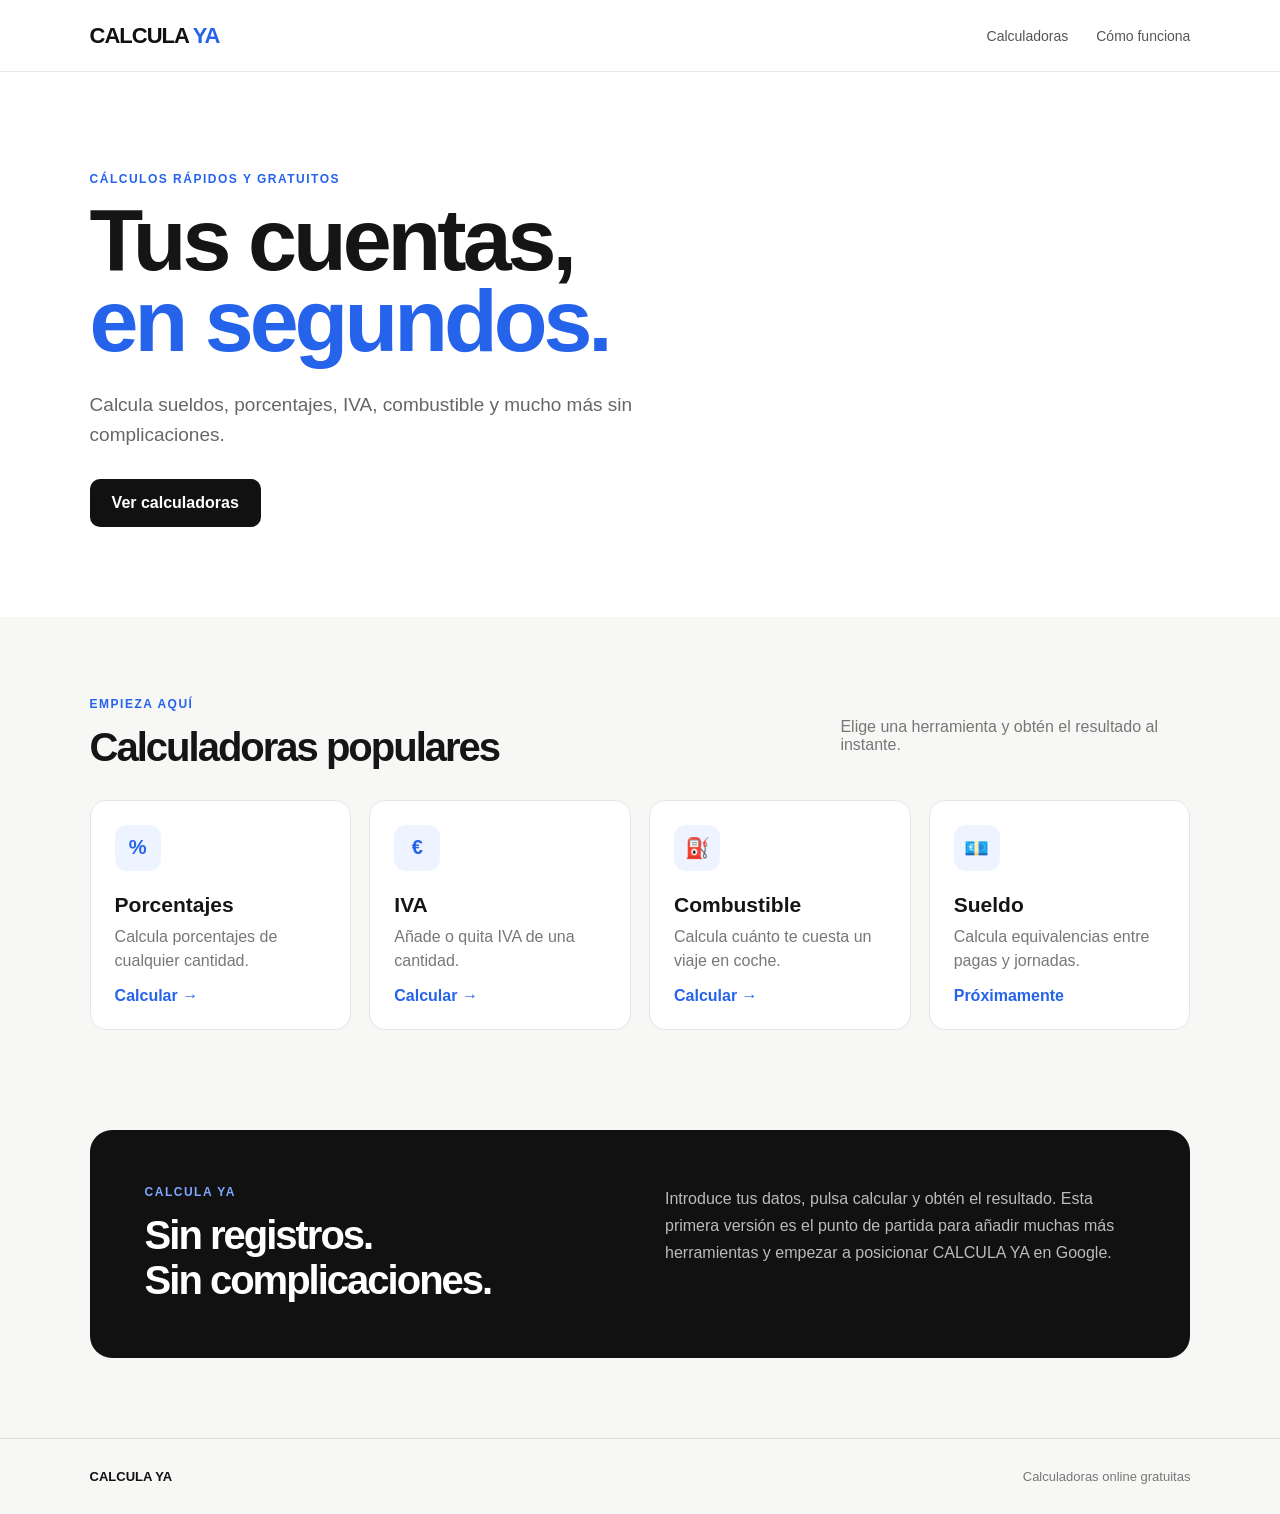
==== index.html @ 118ad00b "Add files via upload" ====
<!doctype html>
<html lang="es">
<head>
  <meta charset="utf-8">
  <meta name="viewport" content="width=device-width, initial-scale=1">
  <title>CALCULA YA — Calculadoras online</title>
  <meta name="description" content="Calculadoras online rápidas y gratuitas para dinero, trabajo, vivienda, coche y matemáticas.">
  <link rel="stylesheet" href="styles.css">
</head>
<body>
  <header class="topbar">
    <a class="logo" href="#">CALCULA <span>YA</span></a>
    <nav>
      <a href="#calculadoras">Calculadoras</a>
      <a href="#como-funciona">Cómo funciona</a>
    </nav>
  </header>

  <main>
    <section class="hero">
      <p class="eyebrow">CÁLCULOS RÁPIDOS Y GRATUITOS</p>
      <h1>Tus cuentas,<br><span>en segundos.</span></h1>
      <p class="hero-text">Calcula sueldos, porcentajes, IVA, combustible y mucho más sin complicaciones.</p>
      <a class="button" href="#calculadoras">Ver calculadoras</a>
    </section>

    <section id="calculadoras" class="section">
      <div class="section-heading">
        <div>
          <p class="eyebrow">EMPIEZA AQUÍ</p>
          <h2>Calculadoras populares</h2>
        </div>
        <p>Elige una herramienta y obtén el resultado al instante.</p>
      </div>

      <div class="grid">
        <article class="card">
          <div class="icon">%</div>
          <h3>Porcentajes</h3>
          <p>Calcula porcentajes de cualquier cantidad.</p>
          <a href="porcentajes.html">Calcular →</a>
        </article>
        <article class="card">
          <div class="icon">€</div>
          <h3>IVA</h3>
          <p>Añade o quita IVA de una cantidad.</p>
          <a href="iva.html">Calcular →</a>
        </article>
        <article class="card">
          <div class="icon">⛽</div>
          <h3>Combustible</h3>
          <p>Calcula cuánto te cuesta un viaje en coche.</p>
          <a href="combustible.html">Calcular →</a>
        </article>
        <article class="card">
          <div class="icon">💶</div>
          <h3>Sueldo</h3>
          <p>Calcula equivalencias entre pagas y jornadas.</p>
          <a href="sueldo.html">Próximamente</a>
        </article>
      </div>
    </section>

    <section id="como-funciona" class="info">
      <div>
        <p class="eyebrow">CALCULA YA</p>
        <h2>Sin registros.<br>Sin complicaciones.</h2>
      </div>
      <p>Introduce tus datos, pulsa calcular y obtén el resultado. Esta primera versión es el punto de partida para añadir muchas más herramientas y empezar a posicionar CALCULA YA en Google.</p>
    </section>
  </main>

  <footer>
    <strong>CALCULA YA</strong>
    <span>Calculadoras online gratuitas</span>
  </footer>
</body>
</html>
---- styles.css ----
*{box-sizing:border-box}html{scroll-behavior:smooth}body{margin:0;font-family:Inter,Arial,sans-serif;color:#151515;background:#f7f7f5}.topbar{height:72px;display:flex;align-items:center;justify-content:space-between;padding:0 7%;background:#fff;border-bottom:1px solid #e8e8e5;position:sticky;top:0;z-index:10}.logo{font-size:22px;font-weight:900;letter-spacing:-1px;color:#111;text-decoration:none}.logo span{color:#2563eb}.topbar nav{display:flex;gap:28px}.topbar nav a{color:#555;text-decoration:none;font-size:14px}.hero{padding:100px 7% 90px;background:#fff}.eyebrow{font-size:12px;font-weight:800;letter-spacing:1.5px;color:#2563eb;margin:0 0 14px}.hero h1{font-size:clamp(48px,8vw,88px);line-height:.92;letter-spacing:-4px;margin:0;max-width:800px}.hero h1 span{color:#2563eb}.hero-text{font-size:19px;line-height:1.6;color:#666;max-width:600px;margin:28px 0}.button{display:inline-block;background:#111;color:#fff;text-decoration:none;padding:15px 22px;border-radius:10px;font-weight:700}.section{padding:80px 7%}.section-heading{display:flex;justify-content:space-between;gap:30px;align-items:end;margin-bottom:30px}.section-heading h2,.info h2{font-size:40px;letter-spacing:-2px;margin:0}.section-heading>p{color:#777;max-width:350px}.grid{display:grid;grid-template-columns:repeat(4,1fr);gap:18px}.card{background:#fff;border:1px solid #e5e5e2;border-radius:16px;padding:24px;min-height:230px;display:flex;flex-direction:column}.icon{width:46px;height:46px;border-radius:12px;background:#eef4ff;display:grid;place-items:center;color:#2563eb;font-weight:900;font-size:20px}.card h3{margin:22px 0 8px;font-size:21px}.card p{color:#777;line-height:1.5;margin:0}.card a{margin-top:auto;color:#2563eb;text-decoration:none;font-weight:800}.info{margin:20px 7% 80px;padding:55px;border-radius:22px;background:#111;color:#fff;display:grid;grid-template-columns:1fr 1fr;gap:50px}.info .eyebrow{color:#7da7ff}.info p:last-child{color:#bbb;line-height:1.7;margin:0}footer{padding:30px 7%;border-top:1px solid #ddd;display:flex;justify-content:space-between;color:#777;font-size:13px}footer strong{color:#111}@media(max-width:800px){.topbar nav{display:none}.hero{padding-top:70px}.grid{grid-template-columns:1fr 1fr}.section-heading,.info{grid-template-columns:1fr;display:grid}.info{margin-left:4%;margin-right:4%;padding:32px}.section{padding-left:4%;padding-right:4%}}@media(max-width:520px){.grid{grid-template-columns:1fr}.hero h1{letter-spacing:-2px}footer{display:block}footer span{display:block;margin-top:8px}}
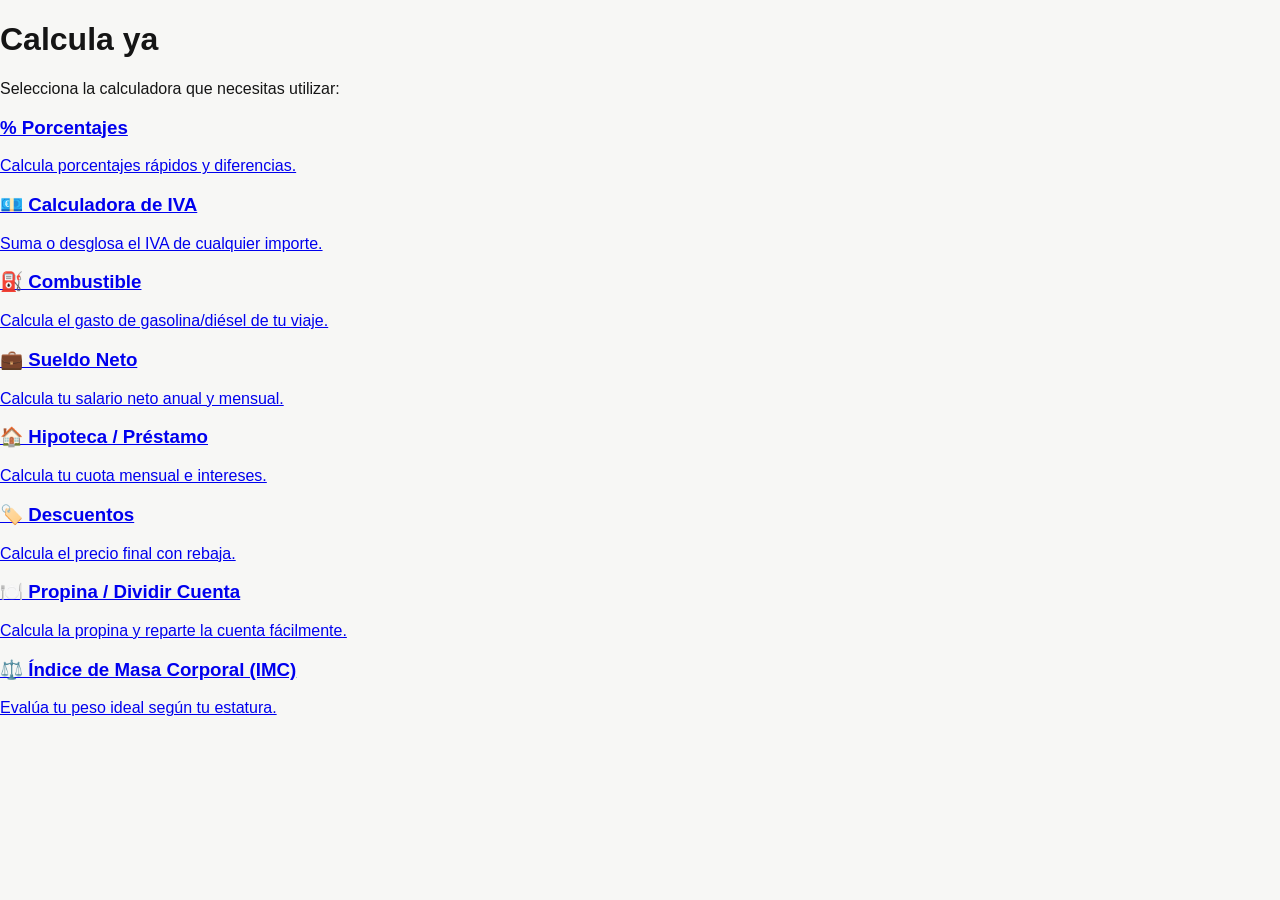
==== commit 86eb9070: "Refactor HTML structure and update metadata" ====
--- a/index.html
+++ b/index.html
@@ -1,78 +1,57 @@
-<!doctype html>
+<!DOCTYPE html>
 <html lang="es">
 <head>
-  <meta charset="utf-8">
-  <meta name="viewport" content="width=device-width, initial-scale=1">
-  <title>CALCULA YA — Calculadoras online</title>
-  <meta name="description" content="Calculadoras online rápidas y gratuitas para dinero, trabajo, vivienda, coche y matemáticas.">
+  <meta charset="UTF-8">
+  <meta name="viewport" content="width=device-width, initial-scale=1.0">
+  <title>Calcula ya - Herramientas y Calculadoras Online</title>
   <link rel="stylesheet" href="styles.css">
 </head>
 <body>
-  <header class="topbar">
-    <a class="logo" href="#">CALCULA <span>YA</span></a>
-    <nav>
-      <a href="#calculadoras">Calculadoras</a>
-      <a href="#como-funciona">Cómo funciona</a>
-    </nav>
-  </header>
+  <div class="container">
+    <h1>Calcula ya</h1>
+    <p class="subtitle">Selecciona la calculadora que necesitas utilizar:</p>
 
-  <main>
-    <section class="hero">
-      <p class="eyebrow">CÁLCULOS RÁPIDOS Y GRATUITOS</p>
-      <h1>Tus cuentas,<br><span>en segundos.</span></h1>
-      <p class="hero-text">Calcula sueldos, porcentajes, IVA, combustible y mucho más sin complicaciones.</p>
-      <a class="button" href="#calculadoras">Ver calculadoras</a>
-    </section>
+    <div class="grid-menu">
+      <a href="porcentajes.html" class="menu-card">
+        <h3>% Porcentajes</h3>
+        <p>Calcula porcentajes rápidos y diferencias.</p>
+      </a>
 
-    <section id="calculadoras" class="section">
-      <div class="section-heading">
-        <div>
-          <p class="eyebrow">EMPIEZA AQUÍ</p>
-          <h2>Calculadoras populares</h2>
-        </div>
-        <p>Elige una herramienta y obtén el resultado al instante.</p>
-      </div>
+      <a href="iva.html" class="menu-card">
+        <h3>💶 Calculadora de IVA</h3>
+        <p>Suma o desglosa el IVA de cualquier importe.</p>
+      </a>
 
-      <div class="grid">
-        <article class="card">
-          <div class="icon">%</div>
-          <h3>Porcentajes</h3>
-          <p>Calcula porcentajes de cualquier cantidad.</p>
-          <a href="porcentajes.html">Calcular →</a>
-        </article>
-        <article class="card">
-          <div class="icon">€</div>
-          <h3>IVA</h3>
-          <p>Añade o quita IVA de una cantidad.</p>
-          <a href="iva.html">Calcular →</a>
-        </article>
-        <article class="card">
-          <div class="icon">⛽</div>
-          <h3>Combustible</h3>
-          <p>Calcula cuánto te cuesta un viaje en coche.</p>
-          <a href="combustible.html">Calcular →</a>
-        </article>
-        <article class="card">
-          <div class="icon">💶</div>
-          <h3>Sueldo</h3>
-          <p>Calcula equivalencias entre pagas y jornadas.</p>
-          <a href="sueldo.html">Próximamente</a>
-        </article>
-      </div>
-    </section>
+      <a href="combustible.html" class="menu-card">
+        <h3>⛽ Combustible</h3>
+        <p>Calcula el gasto de gasolina/diésel de tu viaje.</p>
+      </a>
 
-    <section id="como-funciona" class="info">
-      <div>
-        <p class="eyebrow">CALCULA YA</p>
-        <h2>Sin registros.<br>Sin complicaciones.</h2>
-      </div>
-      <p>Introduce tus datos, pulsa calcular y obtén el resultado. Esta primera versión es el punto de partida para añadir muchas más herramientas y empezar a posicionar CALCULA YA en Google.</p>
-    </section>
-  </main>
+      <a href="sueldo.html" class="menu-card">
+        <h3>💼 Sueldo Neto</h3>
+        <p>Calcula tu salario neto anual y mensual.</p>
+      </a>
 
-  <footer>
-    <strong>CALCULA YA</strong>
-    <span>Calculadoras online gratuitas</span>
-  </footer>
+      <a href="hipoteca.html" class="menu-card">
+        <h3>🏠 Hipoteca / Préstamo</h3>
+        <p>Calcula tu cuota mensual e intereses.</p>
+      </a>
+
+      <a href="descuentos.html" class="menu-card">
+        <h3>🏷️ Descuentos</h3>
+        <p>Calcula el precio final con rebaja.</p>
+      </a>
+
+      <a href="propina.html" class="menu-card">
+        <h3>🍽️ Propina / Dividir Cuenta</h3>
+        <p>Calcula la propina y reparte la cuenta fácilmente.</p>
+      </a>
+
+      <a href="imc.html" class="menu-card">
+        <h3>⚖️ Índice de Masa Corporal (IMC)</h3>
+        <p>Evalúa tu peso ideal según tu estatura.</p>
+      </a>
+    </div>
+  </div>
 </body>
 </html>
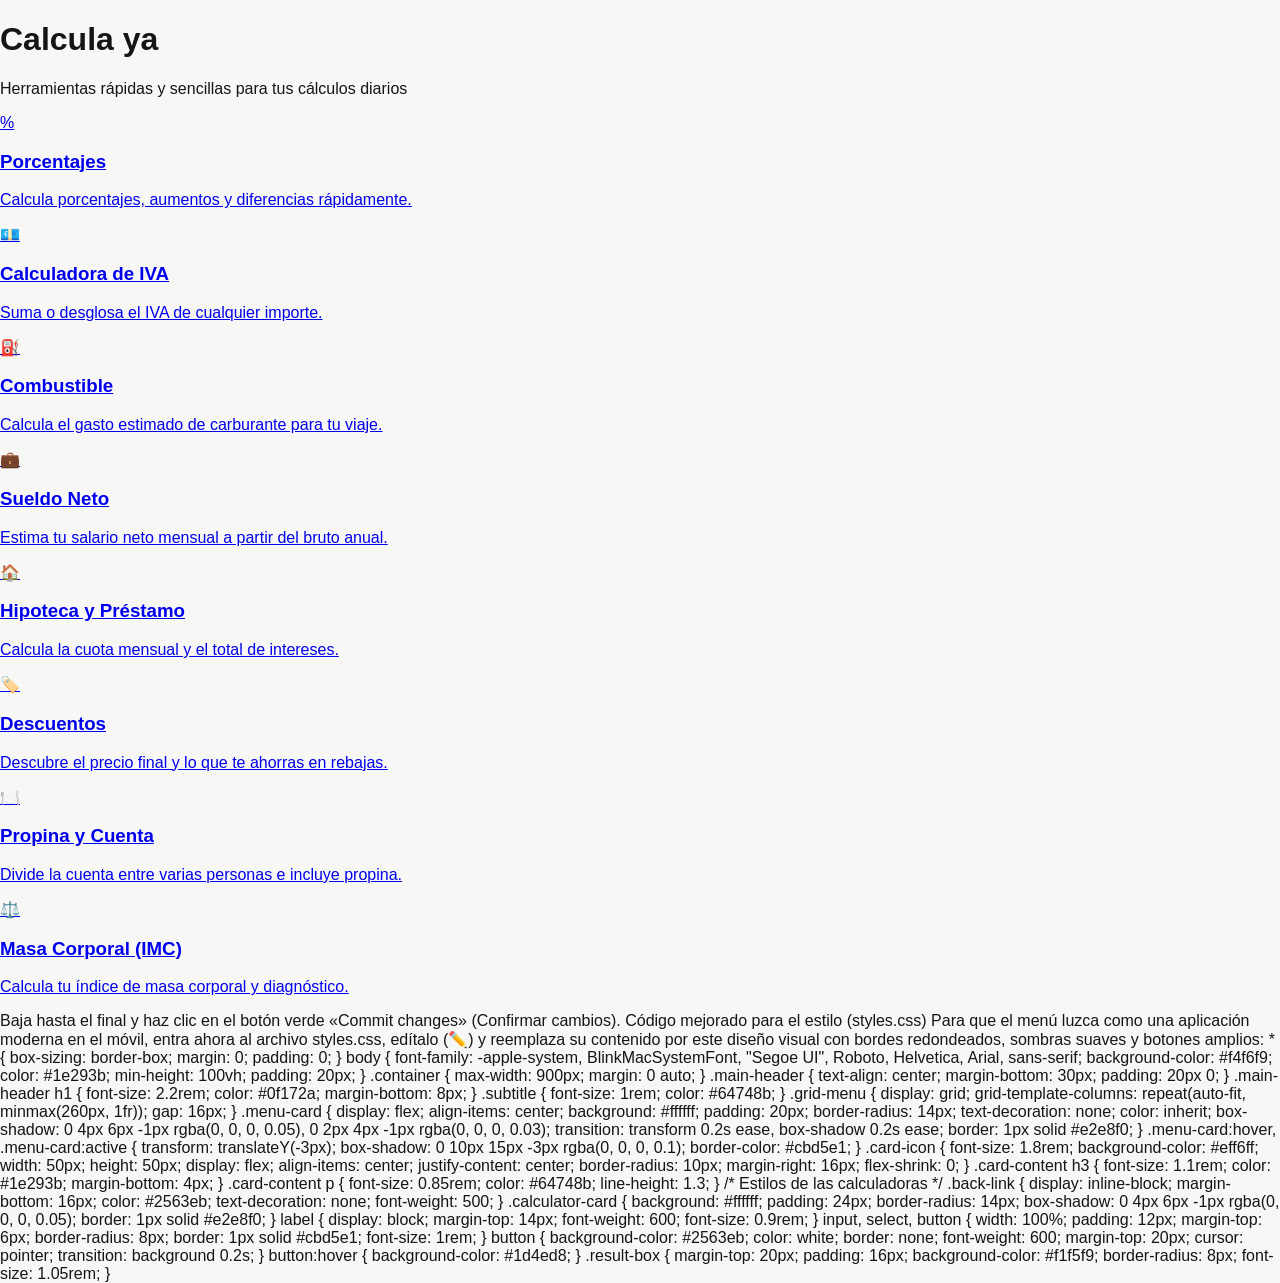
==== commit d734bc56: "Revamp calculator menu layout and content Updated the layout and content of the main calculator menu" ====
--- a/index.html
+++ b/index.html
@@ -8,50 +8,220 @@
 </head>
 <body>
   <div class="container">
-    <h1>Calcula ya</h1>
-    <p class="subtitle">Selecciona la calculadora que necesitas utilizar:</p>
-
-    <div class="grid-menu">
+    <header class="main-header">
+      <h1>Calcula ya</h1>
+      <p class="subtitle">Herramientas rápidas y sencillas para tus cálculos diarios</p>
+    </header>
+
+    <main class="grid-menu">
       <a href="porcentajes.html" class="menu-card">
-        <h3>% Porcentajes</h3>
-        <p>Calcula porcentajes rápidos y diferencias.</p>
+        <div class="card-icon">%</div>
+        <div class="card-content">
+          <h3>Porcentajes</h3>
+          <p>Calcula porcentajes, aumentos y diferencias rápidamente.</p>
+        </div>
       </a>
 
       <a href="iva.html" class="menu-card">
-        <h3>💶 Calculadora de IVA</h3>
-        <p>Suma o desglosa el IVA de cualquier importe.</p>
+        <div class="card-icon">💶</div>
+        <div class="card-content">
+          <h3>Calculadora de IVA</h3>
+          <p>Suma o desglosa el IVA de cualquier importe.</p>
+        </div>
       </a>
 
       <a href="combustible.html" class="menu-card">
-        <h3>⛽ Combustible</h3>
-        <p>Calcula el gasto de gasolina/diésel de tu viaje.</p>
+        <div class="card-icon">⛽</div>
+        <div class="card-content">
+          <h3>Combustible</h3>
+          <p>Calcula el gasto estimado de carburante para tu viaje.</p>
+        </div>
       </a>
 
       <a href="sueldo.html" class="menu-card">
-        <h3>💼 Sueldo Neto</h3>
-        <p>Calcula tu salario neto anual y mensual.</p>
+        <div class="card-icon">💼</div>
+        <div class="card-content">
+          <h3>Sueldo Neto</h3>
+          <p>Estima tu salario neto mensual a partir del bruto anual.</p>
+        </div>
       </a>
 
       <a href="hipoteca.html" class="menu-card">
-        <h3>🏠 Hipoteca / Préstamo</h3>
-        <p>Calcula tu cuota mensual e intereses.</p>
+        <div class="card-icon">🏠</div>
+        <div class="card-content">
+          <h3>Hipoteca y Préstamo</h3>
+          <p>Calcula la cuota mensual y el total de intereses.</p>
+        </div>
       </a>
 
       <a href="descuentos.html" class="menu-card">
-        <h3>🏷️ Descuentos</h3>
-        <p>Calcula el precio final con rebaja.</p>
+        <div class="card-icon">🏷️</div>
+        <div class="card-content">
+          <h3>Descuentos</h3>
+          <p>Descubre el precio final y lo que te ahorras en rebajas.</p>
+        </div>
       </a>
 
       <a href="propina.html" class="menu-card">
-        <h3>🍽️ Propina / Dividir Cuenta</h3>
-        <p>Calcula la propina y reparte la cuenta fácilmente.</p>
+        <div class="card-icon">🍽️</div>
+        <div class="card-content">
+          <h3>Propina y Cuenta</h3>
+          <p>Divide la cuenta entre varias personas e incluye propina.</p>
+        </div>
       </a>
 
       <a href="imc.html" class="menu-card">
-        <h3>⚖️ Índice de Masa Corporal (IMC)</h3>
-        <p>Evalúa tu peso ideal según tu estatura.</p>
-      </a>
-    </div>
+        <div class="card-icon">⚖️</div>
+        <div class="card-content">
+          <h3>Masa Corporal (IMC)</h3>
+          <p>Calcula tu índice de masa corporal y diagnóstico.</p>
+        </div>
+      </a>
+    </main>
   </div>
 </body>
 </html>
+Baja hasta el final y haz clic en el botón verde «Commit changes» (Confirmar cambios).
+Código mejorado para el estilo (styles.css)
+Para que el menú luzca como una aplicación moderna en el móvil, entra ahora al archivo styles.css, edítalo (✏️) y reemplaza su contenido por este diseño visual con bordes redondeados, sombras suaves y botones amplios:
+
+* {
+  box-sizing: border-box;
+  margin: 0;
+  padding: 0;
+}
+
+body {
+  font-family: -apple-system, BlinkMacSystemFont, "Segoe UI", Roboto, Helvetica, Arial, sans-serif;
+  background-color: #f4f6f9;
+  color: #1e293b;
+  min-height: 100vh;
+  padding: 20px;
+}
+
+.container {
+  max-width: 900px;
+  margin: 0 auto;
+}
+
+.main-header {
+  text-align: center;
+  margin-bottom: 30px;
+  padding: 20px 0;
+}
+
+.main-header h1 {
+  font-size: 2.2rem;
+  color: #0f172a;
+  margin-bottom: 8px;
+}
+
+.subtitle {
+  font-size: 1rem;
+  color: #64748b;
+}
+
+.grid-menu {
+  display: grid;
+  grid-template-columns: repeat(auto-fit, minmax(260px, 1fr));
+  gap: 16px;
+}
+
+.menu-card {
+  display: flex;
+  align-items: center;
+  background: #ffffff;
+  padding: 20px;
+  border-radius: 14px;
+  text-decoration: none;
+  color: inherit;
+  box-shadow: 0 4px 6px -1px rgba(0, 0, 0, 0.05), 0 2px 4px -1px rgba(0, 0, 0, 0.03);
+  transition: transform 0.2s ease, box-shadow 0.2s ease;
+  border: 1px solid #e2e8f0;
+}
+
+.menu-card:hover, .menu-card:active {
+  transform: translateY(-3px);
+  box-shadow: 0 10px 15px -3px rgba(0, 0, 0, 0.1);
+  border-color: #cbd5e1;
+}
+
+.card-icon {
+  font-size: 1.8rem;
+  background-color: #eff6ff;
+  width: 50px;
+  height: 50px;
+  display: flex;
+  align-items: center;
+  justify-content: center;
+  border-radius: 10px;
+  margin-right: 16px;
+  flex-shrink: 0;
+}
+
+.card-content h3 {
+  font-size: 1.1rem;
+  color: #1e293b;
+  margin-bottom: 4px;
+}
+
+.card-content p {
+  font-size: 0.85rem;
+  color: #64748b;
+  line-height: 1.3;
+}
+
+/* Estilos de las calculadoras */
+.back-link {
+  display: inline-block;
+  margin-bottom: 16px;
+  color: #2563eb;
+  text-decoration: none;
+  font-weight: 500;
+}
+
+.calculator-card {
+  background: #ffffff;
+  padding: 24px;
+  border-radius: 14px;
+  box-shadow: 0 4px 6px -1px rgba(0, 0, 0, 0.05);
+  border: 1px solid #e2e8f0;
+}
+
+label {
+  display: block;
+  margin-top: 14px;
+  font-weight: 600;
+  font-size: 0.9rem;
+}
+
+input, select, button {
+  width: 100%;
+  padding: 12px;
+  margin-top: 6px;
+  border-radius: 8px;
+  border: 1px solid #cbd5e1;
+  font-size: 1rem;
+}
+
+button {
+  background-color: #2563eb;
+  color: white;
+  border: none;
+  font-weight: 600;
+  margin-top: 20px;
+  cursor: pointer;
+  transition: background 0.2s;
+}
+
+button:hover {
+  background-color: #1d4ed8;
+}
+
+.result-box {
+  margin-top: 20px;
+  padding: 16px;
+  background-color: #f1f5f9;
+  border-radius: 8px;
+  font-size: 1.05rem;
+}
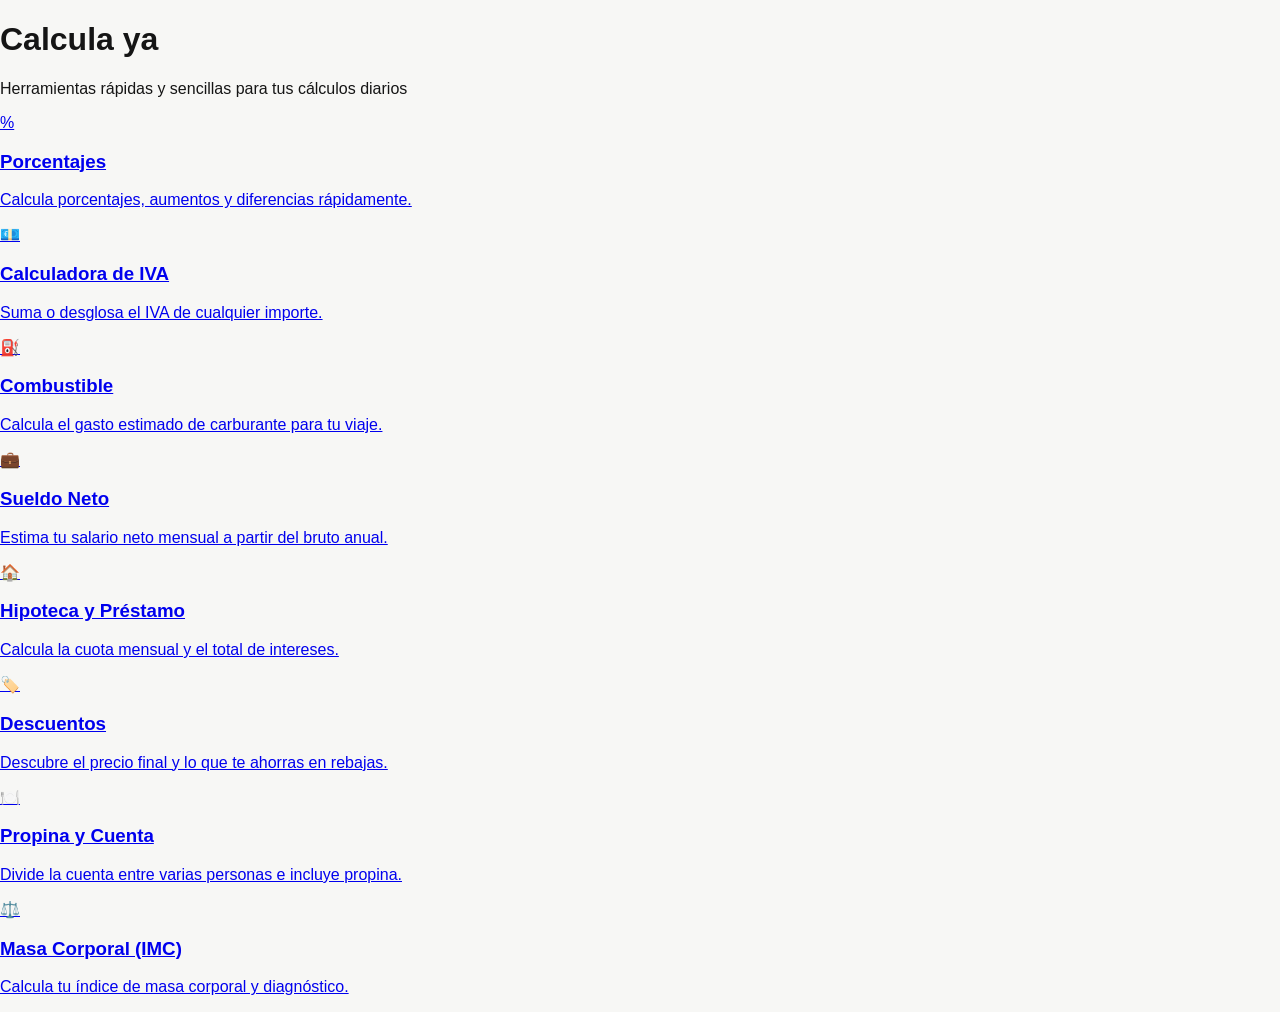
==== commit aad7195b: "Clean up index.html by removing comments and styles Removed old HTML comments and styles for a clean" ====
--- a/index.html
+++ b/index.html
@@ -81,147 +81,3 @@
   </div>
 </body>
 </html>
-Baja hasta el final y haz clic en el botón verde «Commit changes» (Confirmar cambios).
-Código mejorado para el estilo (styles.css)
-Para que el menú luzca como una aplicación moderna en el móvil, entra ahora al archivo styles.css, edítalo (✏️) y reemplaza su contenido por este diseño visual con bordes redondeados, sombras suaves y botones amplios:
-
-* {
-  box-sizing: border-box;
-  margin: 0;
-  padding: 0;
-}
-
-body {
-  font-family: -apple-system, BlinkMacSystemFont, "Segoe UI", Roboto, Helvetica, Arial, sans-serif;
-  background-color: #f4f6f9;
-  color: #1e293b;
-  min-height: 100vh;
-  padding: 20px;
-}
-
-.container {
-  max-width: 900px;
-  margin: 0 auto;
-}
-
-.main-header {
-  text-align: center;
-  margin-bottom: 30px;
-  padding: 20px 0;
-}
-
-.main-header h1 {
-  font-size: 2.2rem;
-  color: #0f172a;
-  margin-bottom: 8px;
-}
-
-.subtitle {
-  font-size: 1rem;
-  color: #64748b;
-}
-
-.grid-menu {
-  display: grid;
-  grid-template-columns: repeat(auto-fit, minmax(260px, 1fr));
-  gap: 16px;
-}
-
-.menu-card {
-  display: flex;
-  align-items: center;
-  background: #ffffff;
-  padding: 20px;
-  border-radius: 14px;
-  text-decoration: none;
-  color: inherit;
-  box-shadow: 0 4px 6px -1px rgba(0, 0, 0, 0.05), 0 2px 4px -1px rgba(0, 0, 0, 0.03);
-  transition: transform 0.2s ease, box-shadow 0.2s ease;
-  border: 1px solid #e2e8f0;
-}
-
-.menu-card:hover, .menu-card:active {
-  transform: translateY(-3px);
-  box-shadow: 0 10px 15px -3px rgba(0, 0, 0, 0.1);
-  border-color: #cbd5e1;
-}
-
-.card-icon {
-  font-size: 1.8rem;
-  background-color: #eff6ff;
-  width: 50px;
-  height: 50px;
-  display: flex;
-  align-items: center;
-  justify-content: center;
-  border-radius: 10px;
-  margin-right: 16px;
-  flex-shrink: 0;
-}
-
-.card-content h3 {
-  font-size: 1.1rem;
-  color: #1e293b;
-  margin-bottom: 4px;
-}
-
-.card-content p {
-  font-size: 0.85rem;
-  color: #64748b;
-  line-height: 1.3;
-}
-
-/* Estilos de las calculadoras */
-.back-link {
-  display: inline-block;
-  margin-bottom: 16px;
-  color: #2563eb;
-  text-decoration: none;
-  font-weight: 500;
-}
-
-.calculator-card {
-  background: #ffffff;
-  padding: 24px;
-  border-radius: 14px;
-  box-shadow: 0 4px 6px -1px rgba(0, 0, 0, 0.05);
-  border: 1px solid #e2e8f0;
-}
-
-label {
-  display: block;
-  margin-top: 14px;
-  font-weight: 600;
-  font-size: 0.9rem;
-}
-
-input, select, button {
-  width: 100%;
-  padding: 12px;
-  margin-top: 6px;
-  border-radius: 8px;
-  border: 1px solid #cbd5e1;
-  font-size: 1rem;
-}
-
-button {
-  background-color: #2563eb;
-  color: white;
-  border: none;
-  font-weight: 600;
-  margin-top: 20px;
-  cursor: pointer;
-  transition: background 0.2s;
-}
-
-button:hover {
-  background-color: #1d4ed8;
-}
-
-.result-box {
-  margin-top: 20px;
-  padding: 16px;
-  background-color: #f1f5f9;
-  border-radius: 8px;
-  font-size: 1.05rem;
-}
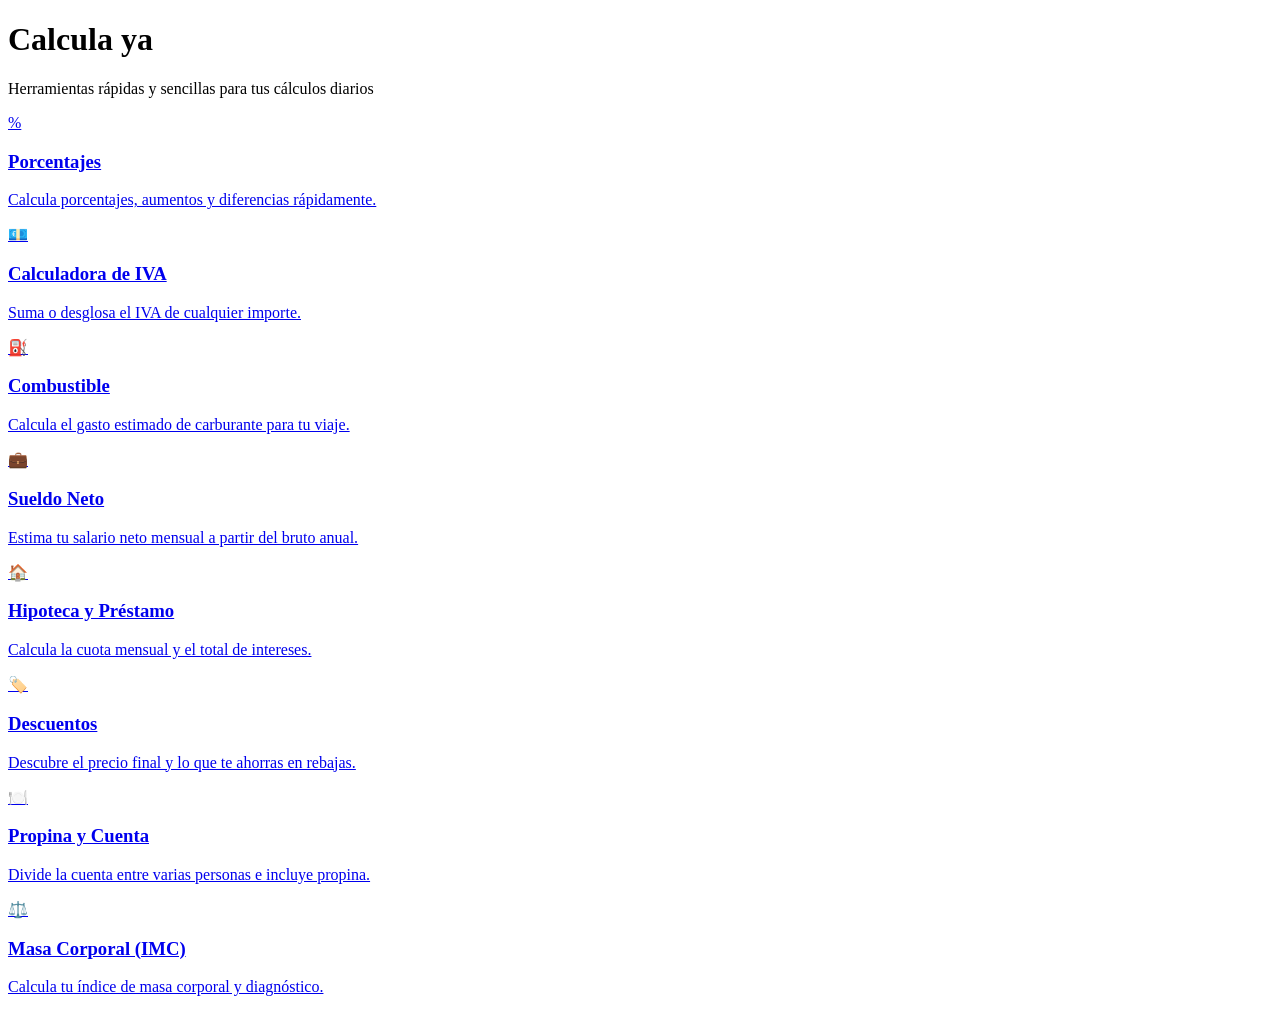
==== commit 55d295cb: "Enhance HTML head for SEO and user experience Updated meta tags and title for better SEO and clarity" ====
--- a/index.html
+++ b/index.html
@@ -1,10 +1,23 @@
 <!DOCTYPE html>
 <html lang="es">
 <head>
-  <meta charset="UTF-8">
-  <meta name="viewport" content="width=device-width, initial-scale=1.0">
-  <title>Calcula ya - Herramientas y Calculadoras Online</title>
-  <link rel="stylesheet" href="styles.css">
+<!-- Configuración básica de idioma y pantalla -->
+    <meta charset="UTF-8">
+    <meta name="viewport" content="width=device-width, initial-scale=1.0">
+
+    <!-- Título de la web (lo que se lee en la pestaña y en los resultados de Google) -->
+    <title>Calcula ya | Calculadoras de impuestos, sueldos y porcentajes</title>
+
+    <!-- Descripción principal que muestra Google en los resultados -->
+    <meta name="description" content="Haz números al instante y sin líos. Calcula ya reúne las calculadoras cotidianas que necesitas: impuestos, nóminas, porcentajes y consumo de combustible.">
+
+    <!-- Vista previa al compartir el enlace en WhatsApp, Telegram o redes sociales -->
+    <meta property="og:title" content="Calcula ya | Herramientas de cálculo rápido">
+    <meta property="og:description" content="Resuelve tus cuentas de impuestos, porcentajes, gasolina y sueldo en segundos.">
+    <meta property="og:type" content="website">
+
+    <!-- Enlace a tu archivo de estilos (si tu archivo CSS se llama diferente, cámbialo aquí) -->
+    <link rel="stylesheet" href="style.css">
 </head>
 <body>
   <div class="container">
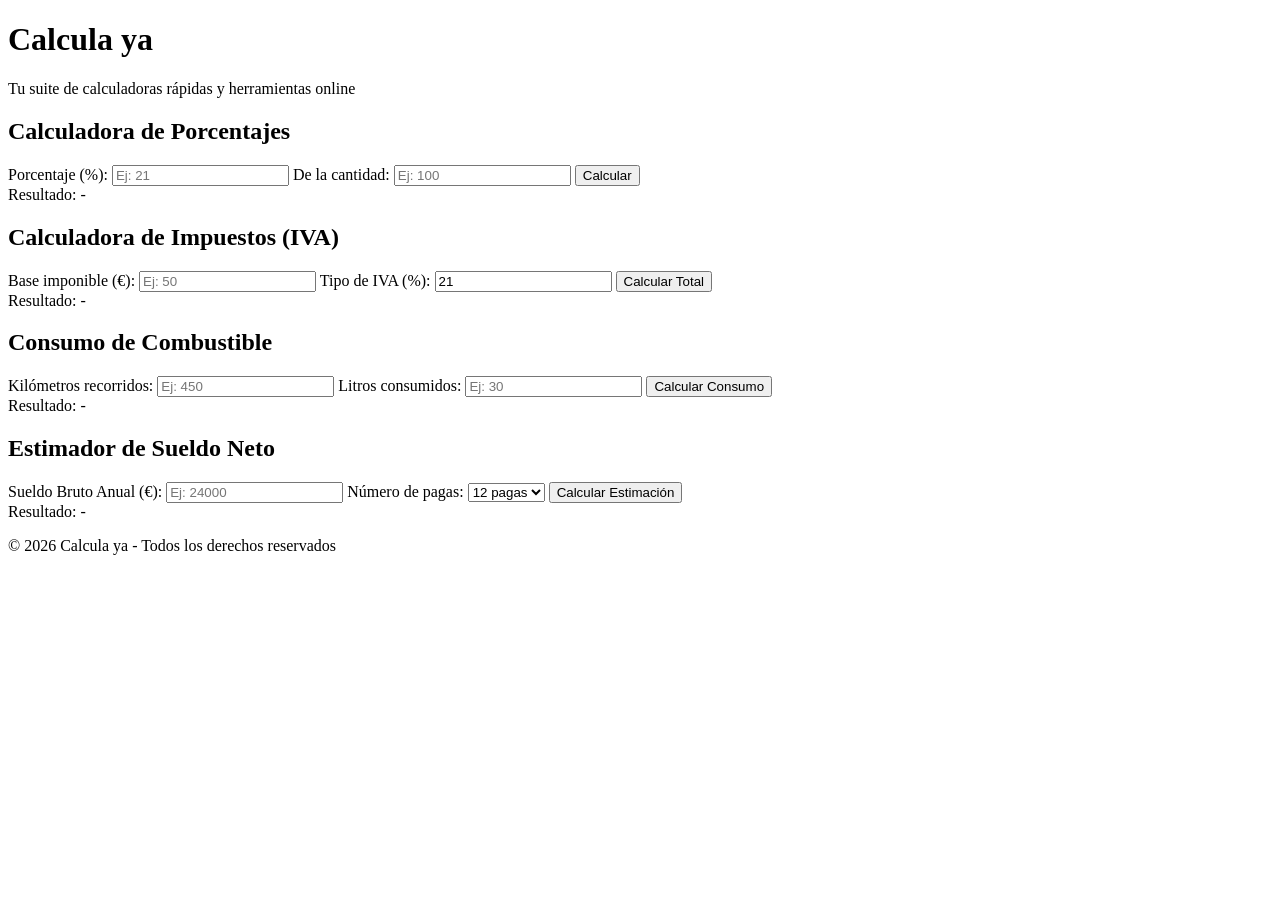
==== commit 37f6e078: "Update index.html" ====
--- a/index.html
+++ b/index.html
@@ -1,96 +1,97 @@
 <!DOCTYPE html>
 <html lang="es">
 <head>
-<!-- Configuración básica de idioma y pantalla -->
     <meta charset="UTF-8">
     <meta name="viewport" content="width=device-width, initial-scale=1.0">
 
-    <!-- Título de la web (lo que se lee en la pestaña y en los resultados de Google) -->
-    <title>Calcula ya | Calculadoras de impuestos, sueldos y porcentajes</title>
-
-    <!-- Descripción principal que muestra Google en los resultados -->
+    <!-- Título y metadatos para Google y redes sociales -->
+    <title>Calcula ya | Calculadoras online de impuestos, sueldos y porcentajes</title>
     <meta name="description" content="Haz números al instante y sin líos. Calcula ya reúne las calculadoras cotidianas que necesitas: impuestos, nóminas, porcentajes y consumo de combustible.">
-
-    <!-- Vista previa al compartir el enlace en WhatsApp, Telegram o redes sociales -->
+    
     <meta property="og:title" content="Calcula ya | Herramientas de cálculo rápido">
     <meta property="og:description" content="Resuelve tus cuentas de impuestos, porcentajes, gasolina y sueldo en segundos.">
     <meta property="og:type" content="website">
 
-    <!-- Enlace a tu archivo de estilos (si tu archivo CSS se llama diferente, cámbialo aquí) -->
+    <!-- Enlace a tu hoja de estilos CSS -->
     <link rel="stylesheet" href="style.css">
 </head>
 <body>
-  <div class="container">
-    <header class="main-header">
-      <h1>Calcula ya</h1>
-      <p class="subtitle">Herramientas rápidas y sencillas para tus cálculos diarios</p>
+
+    <header>
+        <h1>Calcula ya</h1>
+        <p>Tu suite de calculadoras rápidas y herramientas online</p>
     </header>
 
-    <main class="grid-menu">
-      <a href="porcentajes.html" class="menu-card">
-        <div class="card-icon">%</div>
-        <div class="card-content">
-          <h3>Porcentajes</h3>
-          <p>Calcula porcentajes, aumentos y diferencias rápidamente.</p>
-        </div>
-      </a>
+    <main class="contenedor-principal">
 
-      <a href="iva.html" class="menu-card">
-        <div class="card-icon">💶</div>
-        <div class="card-content">
-          <h3>Calculadora de IVA</h3>
-          <p>Suma o desglosa el IVA de cualquier importe.</p>
-        </div>
-      </a>
+        <!-- Calculadora 1: Porcentajes -->
+        <section class="calculadora-card" id="porcentajes">
+            <h2>Calculadora de Porcentajes</h2>
+            <form>
+                <label for="porcentaje">Porcentaje (%):</label>
+                <input type="number" id="porcentaje" placeholder="Ej: 21">
 
-      <a href="combustible.html" class="menu-card">
-        <div class="card-icon">⛽</div>
-        <div class="card-content">
-          <h3>Combustible</h3>
-          <p>Calcula el gasto estimado de carburante para tu viaje.</p>
-        </div>
-      </a>
+                <label for="cantidad">De la cantidad:</label>
+                <input type="number" id="cantidad" placeholder="Ej: 100">
 
-      <a href="sueldo.html" class="menu-card">
-        <div class="card-icon">💼</div>
-        <div class="card-content">
-          <h3>Sueldo Neto</h3>
-          <p>Estima tu salario neto mensual a partir del bruto anual.</p>
-        </div>
-      </a>
+                <button type="button" onclick="calcularPorcentaje()">Calcular</button>
+            </form>
+            <div class="resultado" id="resultado-porcentaje">Resultado: -</div>
+        </section>
 
-      <a href="hipoteca.html" class="menu-card">
-        <div class="card-icon">🏠</div>
-        <div class="card-content">
-          <h3>Hipoteca y Préstamo</h3>
-          <p>Calcula la cuota mensual y el total de intereses.</p>
-        </div>
-      </a>
+        <!-- Calculadora 2: Impuestos (IVA) -->
+        <section class="calculadora-card" id="impuestos">
+            <h2>Calculadora de Impuestos (IVA)</h2>
+            <form>
+                <label for="precio">Base imponible (€):</label>
+                <input type="number" id="precio" placeholder="Ej: 50">
 
-      <a href="descuentos.html" class="menu-card">
-        <div class="card-icon">🏷️</div>
-        <div class="card-content">
-          <h3>Descuentos</h3>
-          <p>Descubre el precio final y lo que te ahorras en rebajas.</p>
-        </div>
-      </a>
+                <label for="tipo-iva">Tipo de IVA (%):</label>
+                <input type="number" id="tipo-iva" value="21">
 
-      <a href="propina.html" class="menu-card">
-        <div class="card-icon">🍽️</div>
-        <div class="card-content">
-          <h3>Propina y Cuenta</h3>
-          <p>Divide la cuenta entre varias personas e incluye propina.</p>
-        </div>
-      </a>
+                <button type="button" onclick="calcularIVA()">Calcular Total</button>
+            </form>
+            <div class="resultado" id="resultado-iva">Resultado: -</div>
+        </section>
 
-      <a href="imc.html" class="menu-card">
-        <div class="card-icon">⚖️</div>
-        <div class="card-content">
-          <h3>Masa Corporal (IMC)</h3>
-          <p>Calcula tu índice de masa corporal y diagnóstico.</p>
-        </div>
-      </a>
+        <!-- Calculadora 3: Consumo de Combustible -->
+        <section class="calculadora-card" id="combustible">
+            <h2>Consumo de Combustible</h2>
+            <form>
+                <label for="kilometros">Kilómetros recorridos:</label>
+                <input type="number" id="kilometros" placeholder="Ej: 450">
+
+                <label for="litros">Litros consumidos:</label>
+                <input type="number" id="litros" placeholder="Ej: 30">
+
+                <button type="button" onclick="calcularCombustible()">Calcular Consumo</button>
+            </form>
+            <div class="resultado" id="resultado-combustible">Resultado: -</div>
+        </section>
+
+        <!-- Calculadora 4: Sueldo Neto / Bruto -->
+        <section class="calculadora-card" id="sueldo">
+            <h2>Estimador de Sueldo Neto</h2>
+            <form>
+                <label for="sueldo-bruto">Sueldo Bruto Anual (€):</label>
+                <input type="number" id="sueldo-bruto" placeholder="Ej: 24000">
+
+                <label for="pagas">Número de pagas:</label>
+                <select id="pagas">
+                    <option value="12">12 pagas</option>
+                    <option value="14">14 pagas</option>
+                </select>
+
+                <button type="button" onclick="calcularSueldo()">Calcular Estimación</button>
+            </form>
+            <div class="resultado" id="resultado-sueldo">Resultado: -</div>
+        </section>
+
     </main>
-  </div>
+
+    <footer>
+        <p>&copy; 2026 Calcula ya - Todos los derechos reservados</p>
+    </footer>
+
 </body>
 </html>
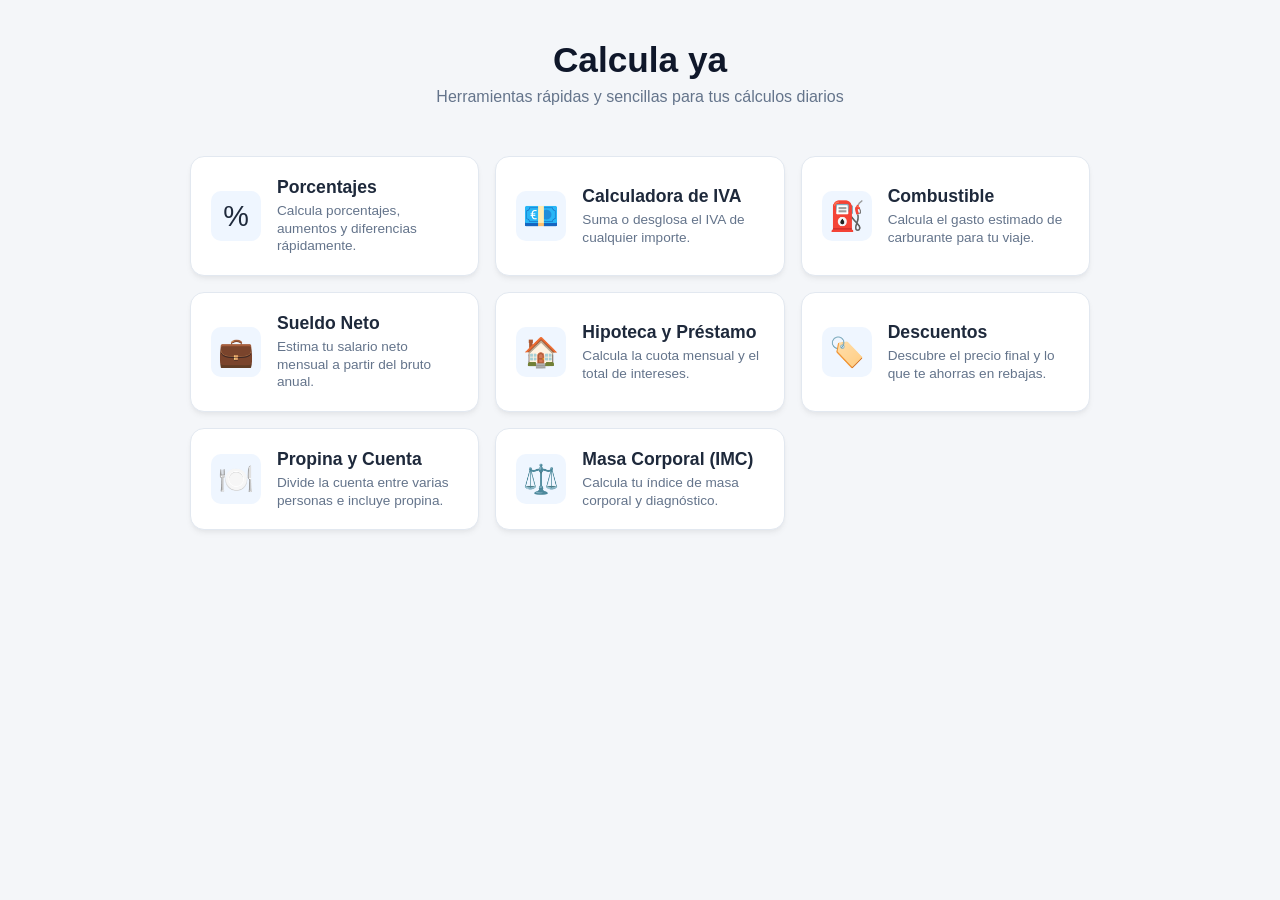
==== commit b0eb81a7: "Refactor index.html for improved layout and content Updated the structure and content of the HTML fi" ====
--- a/index.html
+++ b/index.html
@@ -1,97 +1,83 @@
 <!DOCTYPE html>
 <html lang="es">
 <head>
-    <meta charset="UTF-8">
-    <meta name="viewport" content="width=device-width, initial-scale=1.0">
-
-    <!-- Título y metadatos para Google y redes sociales -->
-    <title>Calcula ya | Calculadoras online de impuestos, sueldos y porcentajes</title>
-    <meta name="description" content="Haz números al instante y sin líos. Calcula ya reúne las calculadoras cotidianas que necesitas: impuestos, nóminas, porcentajes y consumo de combustible.">
-    
-    <meta property="og:title" content="Calcula ya | Herramientas de cálculo rápido">
-    <meta property="og:description" content="Resuelve tus cuentas de impuestos, porcentajes, gasolina y sueldo en segundos.">
-    <meta property="og:type" content="website">
-
-    <!-- Enlace a tu hoja de estilos CSS -->
-    <link rel="stylesheet" href="style.css">
+  <meta charset="UTF-8">
+  <meta name="viewport" content="width=device-width, initial-scale=1.0">
+  <title>Calcula ya - Herramientas y Calculadoras Online</title>
+  <link rel="stylesheet" href="styles.css">
 </head>
 <body>
-
-    <header>
-        <h1>Calcula ya</h1>
-        <p>Tu suite de calculadoras rápidas y herramientas online</p>
+  <div class="container">
+    <header class="main-header">
+      <h1>Calcula ya</h1>
+      <p class="subtitle">Herramientas rápidas y sencillas para tus cálculos diarios</p>
     </header>
 
-    <main class="contenedor-principal">
+    <main class="grid-menu">
+      <a href="porcentajes.html" class="menu-card">
+        <div class="card-icon">%</div>
+        <div class="card-content">
+          <h3>Porcentajes</h3>
+          <p>Calcula porcentajes, aumentos y diferencias rápidamente.</p>
+        </div>
+      </a>
 
-        <!-- Calculadora 1: Porcentajes -->
-        <section class="calculadora-card" id="porcentajes">
-            <h2>Calculadora de Porcentajes</h2>
-            <form>
-                <label for="porcentaje">Porcentaje (%):</label>
-                <input type="number" id="porcentaje" placeholder="Ej: 21">
+      <a href="iva.html" class="menu-card">
+        <div class="card-icon">💶</div>
+        <div class="card-content">
+          <h3>Calculadora de IVA</h3>
+          <p>Suma o desglosa el IVA de cualquier importe.</p>
+        </div>
+      </a>
 
-                <label for="cantidad">De la cantidad:</label>
-                <input type="number" id="cantidad" placeholder="Ej: 100">
+      <a href="combustible.html" class="menu-card">
+        <div class="card-icon">⛽</div>
+        <div class="card-content">
+          <h3>Combustible</h3>
+          <p>Calcula el gasto estimado de carburante para tu viaje.</p>
+        </div>
+      </a>
 
-                <button type="button" onclick="calcularPorcentaje()">Calcular</button>
-            </form>
-            <div class="resultado" id="resultado-porcentaje">Resultado: -</div>
-        </section>
+      <a href="sueldo.html" class="menu-card">
+        <div class="card-icon">💼</div>
+        <div class="card-content">
+          <h3>Sueldo Neto</h3>
+          <p>Estima tu salario neto mensual a partir del bruto anual.</p>
+        </div>
+      </a>
 
-        <!-- Calculadora 2: Impuestos (IVA) -->
-        <section class="calculadora-card" id="impuestos">
-            <h2>Calculadora de Impuestos (IVA)</h2>
-            <form>
-                <label for="precio">Base imponible (€):</label>
-                <input type="number" id="precio" placeholder="Ej: 50">
+      <a href="hipoteca.html" class="menu-card">
+        <div class="card-icon">🏠</div>
+        <div class="card-content">
+          <h3>Hipoteca y Préstamo</h3>
+          <p>Calcula la cuota mensual y el total de intereses.</p>
+        </div>
+      </a>
 
-                <label for="tipo-iva">Tipo de IVA (%):</label>
-                <input type="number" id="tipo-iva" value="21">
+      <a href="descuentos.html" class="menu-card">
+        <div class="card-icon">🏷️</div>
+        <div class="card-content">
+          <h3>Descuentos</h3>
+          <p>Descubre el precio final y lo que te ahorras en rebajas.</p>
+        </div>
+      </a>
 
-                <button type="button" onclick="calcularIVA()">Calcular Total</button>
-            </form>
-            <div class="resultado" id="resultado-iva">Resultado: -</div>
-        </section>
+      <a href="propina.html" class="menu-card">
+        <div class="card-icon">🍽️</div>
+        <div class="card-content">
+          <h3>Propina y Cuenta</h3>
+          <p>Divide la cuenta entre varias personas e incluye propina.</p>
+        </div>
+      </a>
 
-        <!-- Calculadora 3: Consumo de Combustible -->
-        <section class="calculadora-card" id="combustible">
-            <h2>Consumo de Combustible</h2>
-            <form>
-                <label for="kilometros">Kilómetros recorridos:</label>
-                <input type="number" id="kilometros" placeholder="Ej: 450">
-
-                <label for="litros">Litros consumidos:</label>
-                <input type="number" id="litros" placeholder="Ej: 30">
-
-                <button type="button" onclick="calcularCombustible()">Calcular Consumo</button>
-            </form>
-            <div class="resultado" id="resultado-combustible">Resultado: -</div>
-        </section>
-
-        <!-- Calculadora 4: Sueldo Neto / Bruto -->
-        <section class="calculadora-card" id="sueldo">
-            <h2>Estimador de Sueldo Neto</h2>
-            <form>
-                <label for="sueldo-bruto">Sueldo Bruto Anual (€):</label>
-                <input type="number" id="sueldo-bruto" placeholder="Ej: 24000">
-
-                <label for="pagas">Número de pagas:</label>
-                <select id="pagas">
-                    <option value="12">12 pagas</option>
-                    <option value="14">14 pagas</option>
-                </select>
-
-                <button type="button" onclick="calcularSueldo()">Calcular Estimación</button>
-            </form>
-            <div class="resultado" id="resultado-sueldo">Resultado: -</div>
-        </section>
-
+      <a href="imc.html" class="menu-card">
+        <div class="card-icon">⚖️</div>
+        <div class="card-content">
+          <h3>Masa Corporal (IMC)</h3>
+          <p>Calcula tu índice de masa corporal y diagnóstico.</p>
+        </div>
+      </a>
     </main>
-
-    <footer>
-        <p>&copy; 2026 Calcula ya - Todos los derechos reservados</p>
-    </footer>
-
+  </div>
 </body>
 </html>
--- a/styles.css
+++ b/styles.css
@@ -0,0 +1,140 @@
+* {
+  box-sizing: border-box;
+  margin: 0;
+  padding: 0;
+}
+
+body {
+  font-family: -apple-system, BlinkMacSystemFont, "Segoe UI", Roboto, Helvetica, Arial, sans-serif;
+  background-color: #f4f6f9;
+  color: #1e293b;
+  min-height: 100vh;
+  padding: 20px;
+}
+
+.container {
+  max-width: 900px;
+  margin: 0 auto;
+}
+
+.main-header {
+  text-align: center;
+  margin-bottom: 30px;
+  padding: 20px 0;
+}
+
+.main-header h1 {
+  font-size: 2.2rem;
+  color: #0f172a;
+  margin-bottom: 8px;
+}
+
+.subtitle {
+  font-size: 1rem;
+  color: #64748b;
+}
+
+.grid-menu {
+  display: grid;
+  grid-template-columns: repeat(auto-fit, minmax(260px, 1fr));
+  gap: 16px;
+}
+
+.menu-card {
+  display: flex;
+  align-items: center;
+  background: #ffffff;
+  padding: 20px;
+  border-radius: 14px;
+  text-decoration: none;
+  color: inherit;
+  box-shadow: 0 4px 6px -1px rgba(0, 0, 0, 0.05), 0 2px 4px -1px rgba(0, 0, 0, 0.03);
+  transition: transform 0.2s ease, box-shadow 0.2s ease;
+  border: 1px solid #e2e8f0;
+}
+
+.menu-card:hover, .menu-card:active {
+  transform: translateY(-3px);
+  box-shadow: 0 10px 15px -3px rgba(0, 0, 0, 0.1);
+  border-color: #cbd5e1;
+}
+
+.card-icon {
+  font-size: 1.8rem;
+  background-color: #eff6ff;
+  width: 50px;
+  height: 50px;
+  display: flex;
+  align-items: center;
+  justify-content: center;
+  border-radius: 10px;
+  margin-right: 16px;
+  flex-shrink: 0;
+}
+
+.card-content h3 {
+  font-size: 1.1rem;
+  color: #1e293b;
+  margin-bottom: 4px;
+}
+
+.card-content p {
+  font-size: 0.85rem;
+  color: #64748b;
+  line-height: 1.3;
+}
+
+/* Estilos de las calculadoras */
+.back-link {
+  display: inline-block;
+  margin-bottom: 16px;
+  color: #2563eb;
+  text-decoration: none;
+  font-weight: 500;
+}
+
+.calculator-card {
+  background: #ffffff;
+  padding: 24px;
+  border-radius: 14px;
+  box-shadow: 0 4px 6px -1px rgba(0, 0, 0, 0.05);
+  border: 1px solid #e2e8f0;
+}
+
+label {
+  display: block;
+  margin-top: 14px;
+  font-weight: 600;
+  font-size: 0.9rem;
+}
+
+input, select, button {
+  width: 100%;
+  padding: 12px;
+  margin-top: 6px;
+  border-radius: 8px;
+  border: 1px solid #cbd5e1;
+  font-size: 1rem;
+}
+
+button {
+  background-color: #2563eb;
+  color: white;
+  border: none;
+  font-weight: 600;
+  margin-top: 20px;
+  cursor: pointer;
+  transition: background 0.2s;
+}
+
+button:hover {
+  background-color: #1d4ed8;
+}
+
+.result-box {
+  margin-top: 20px;
+  padding: 16px;
+  background-color: #f1f5f9;
+  border-radius: 8px;
+  font-size: 1.05rem;
+}
